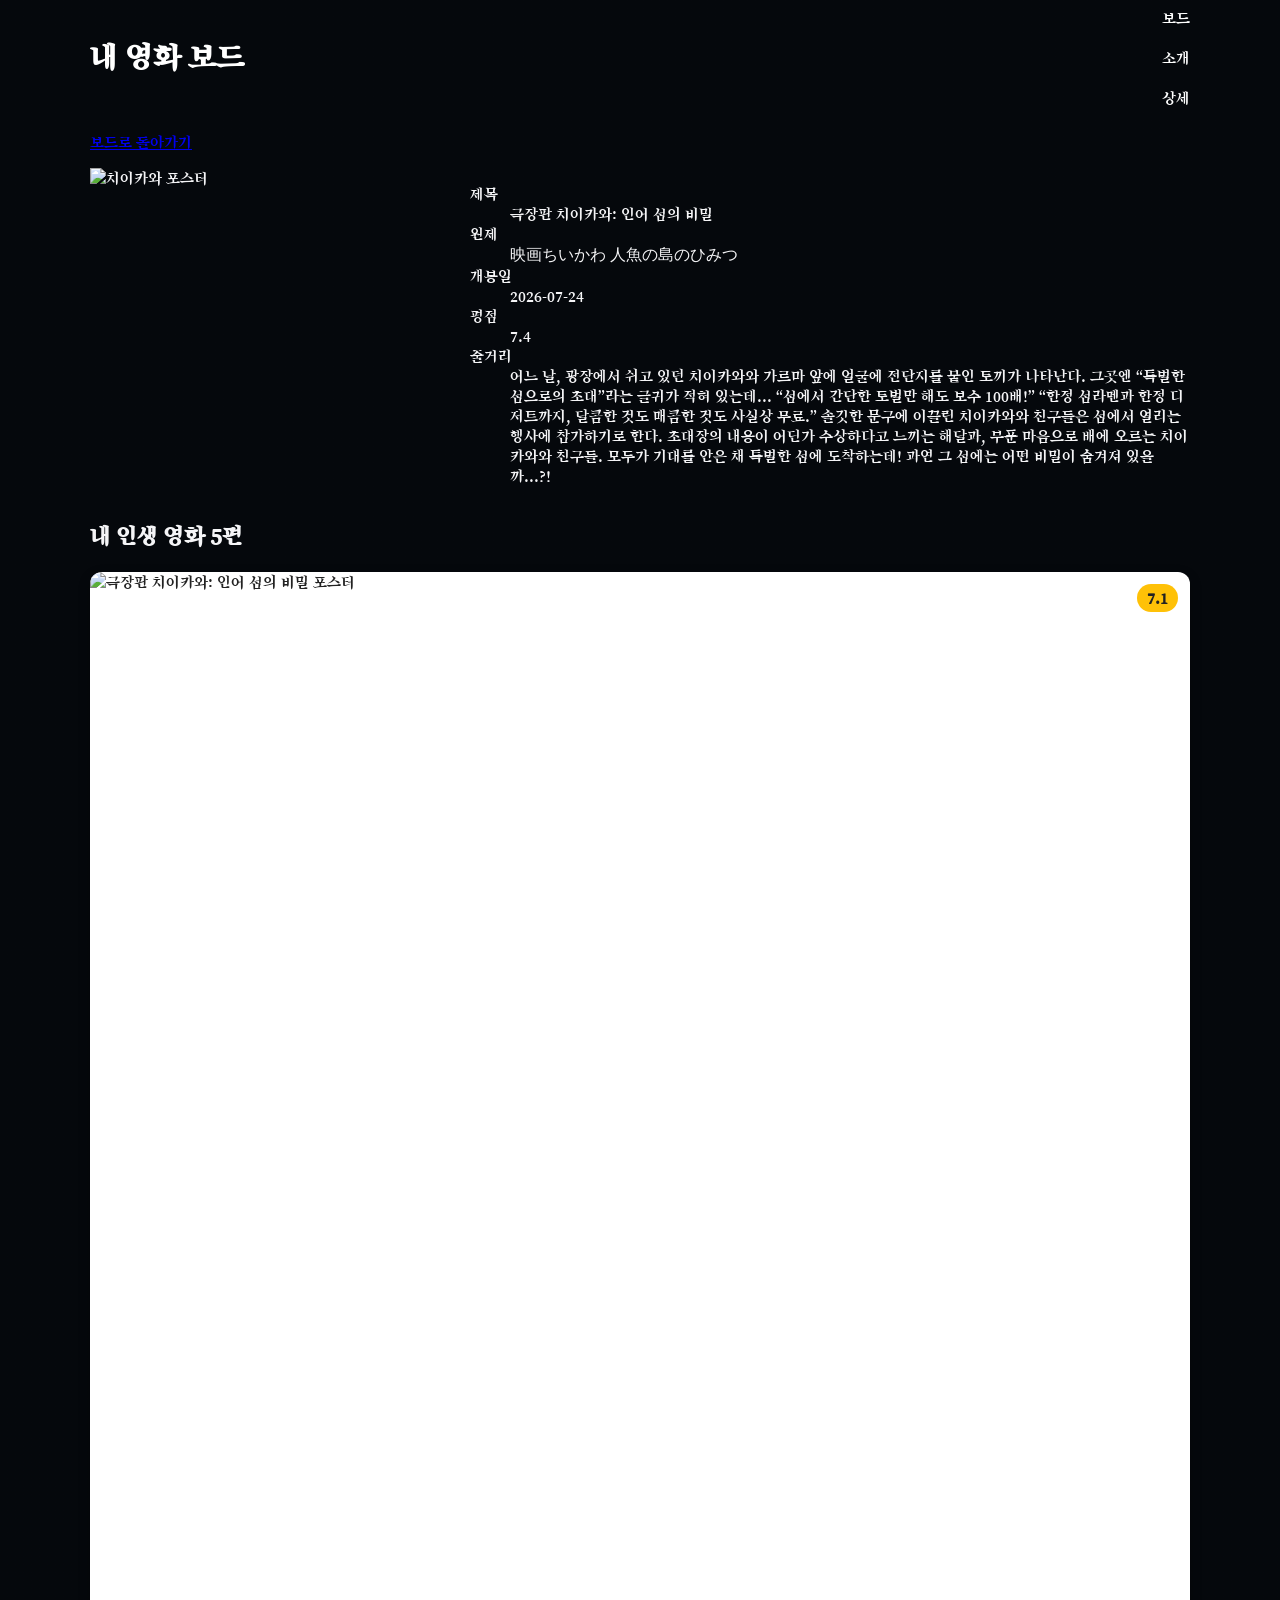
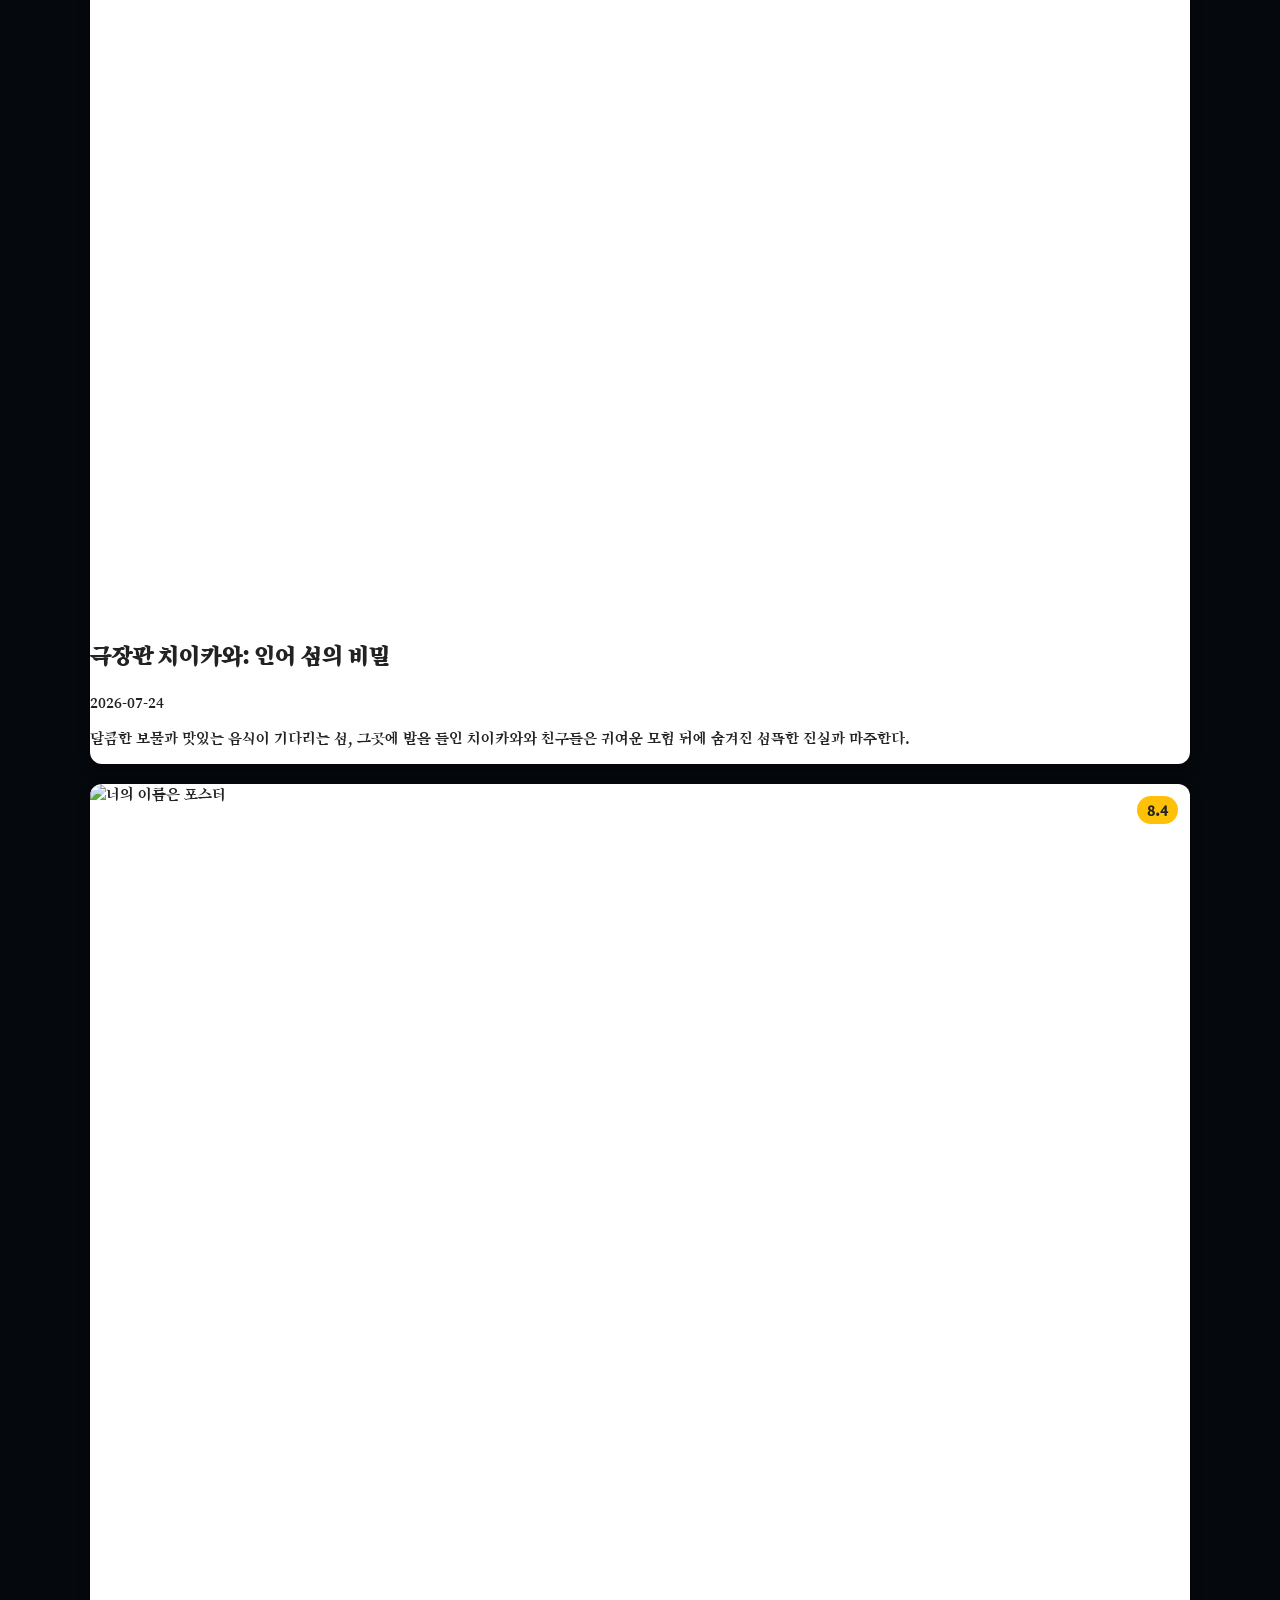
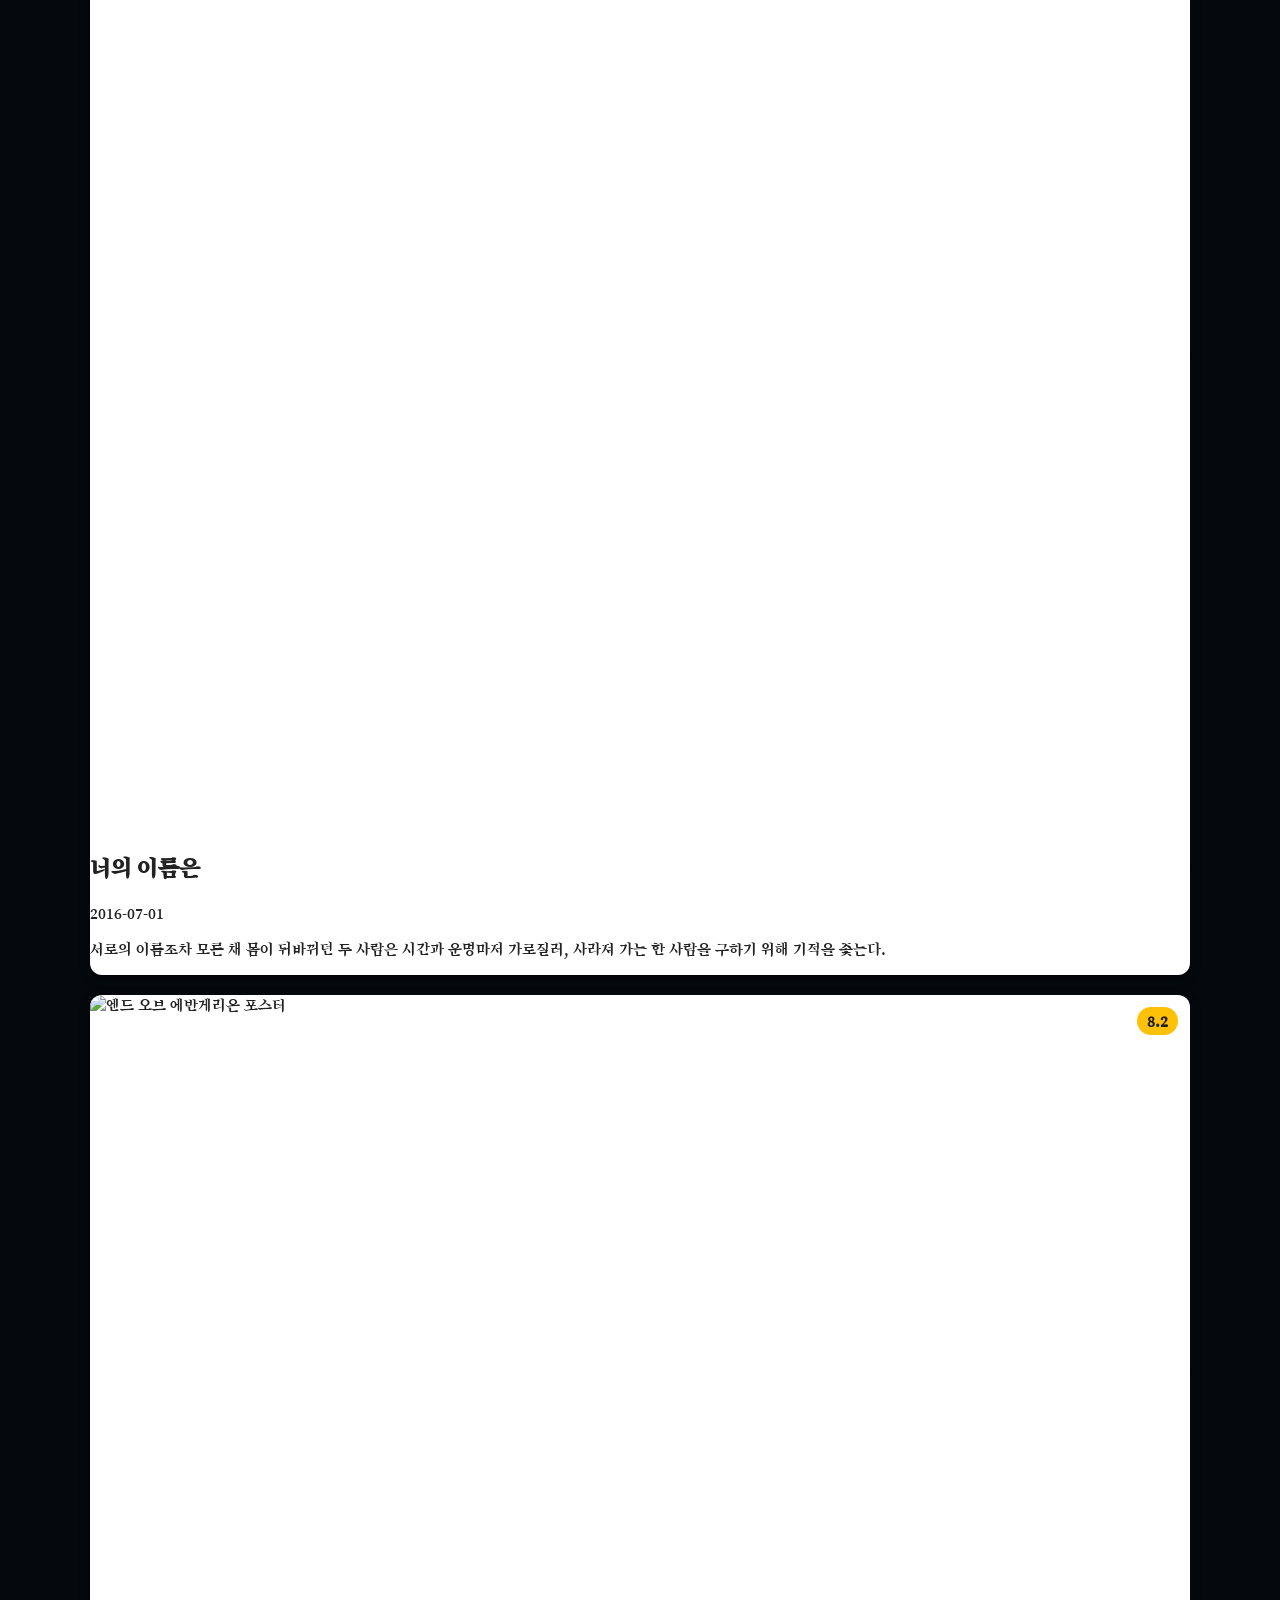
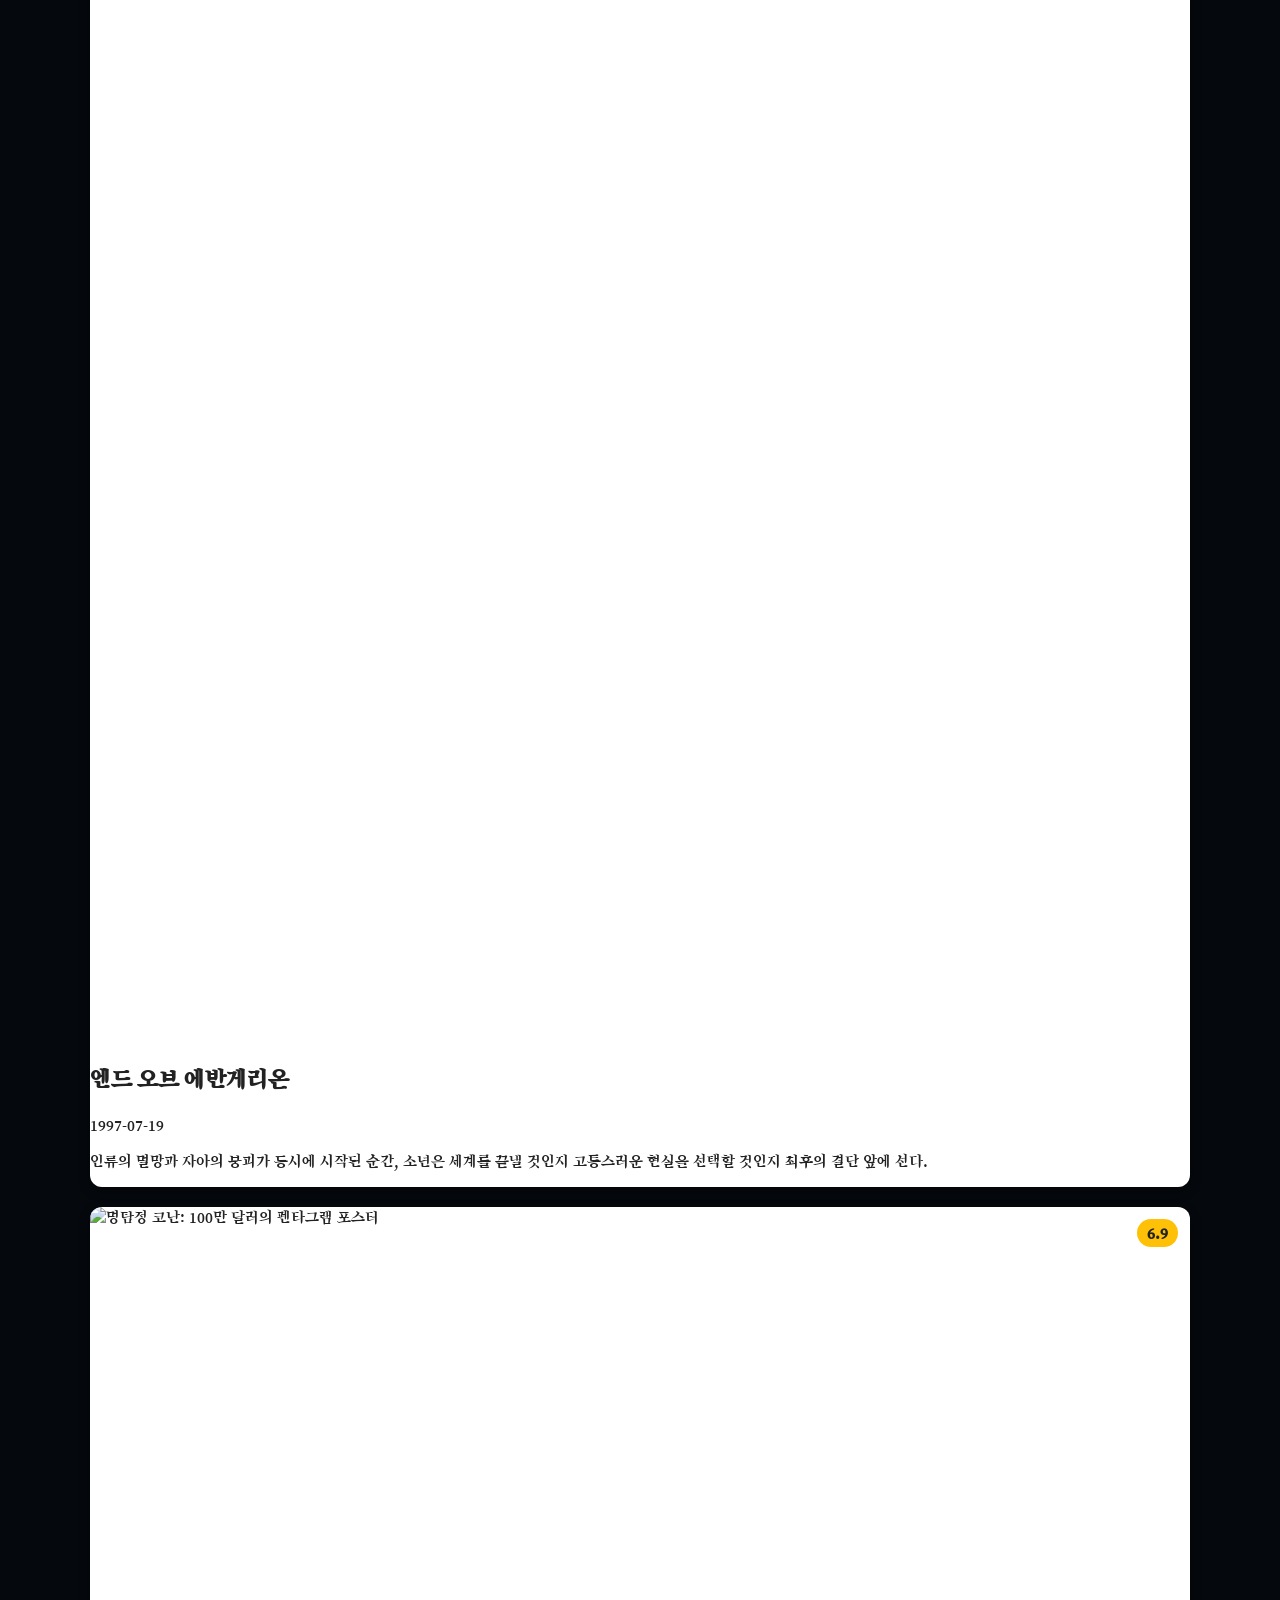
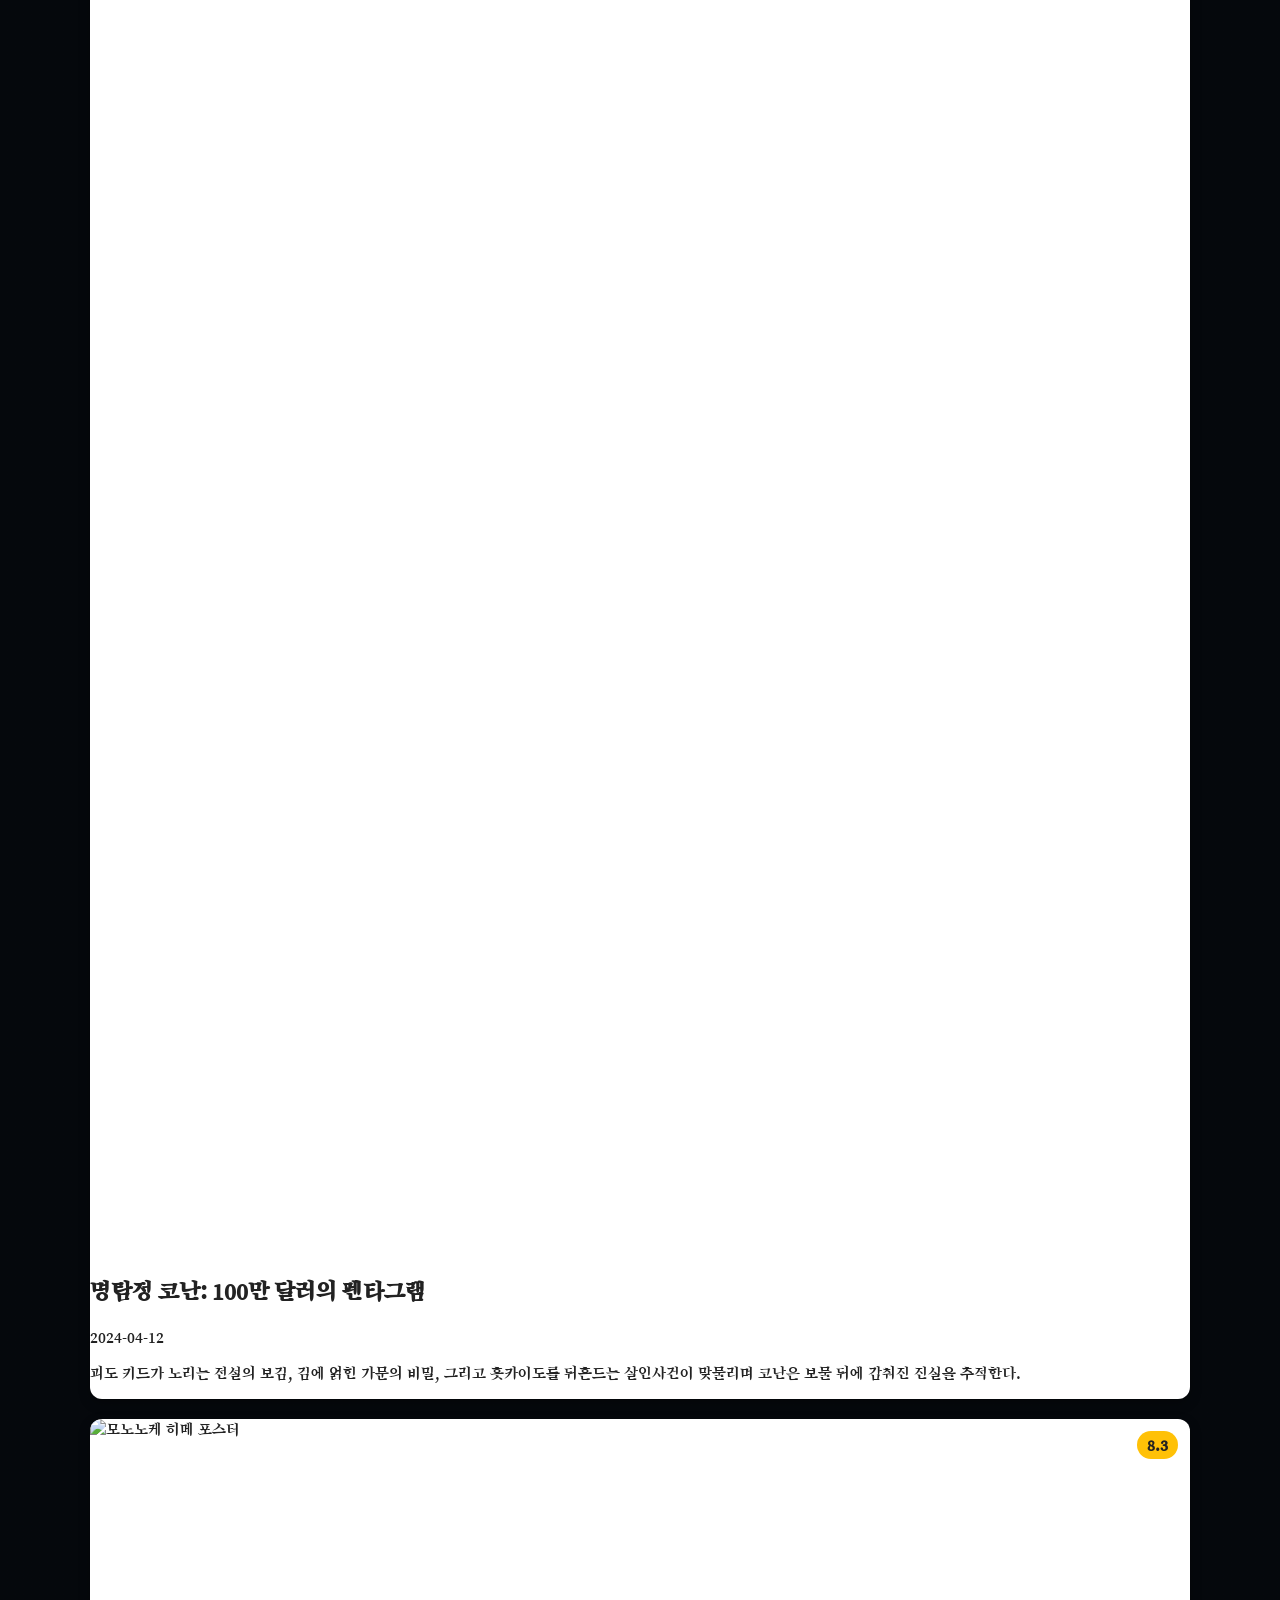
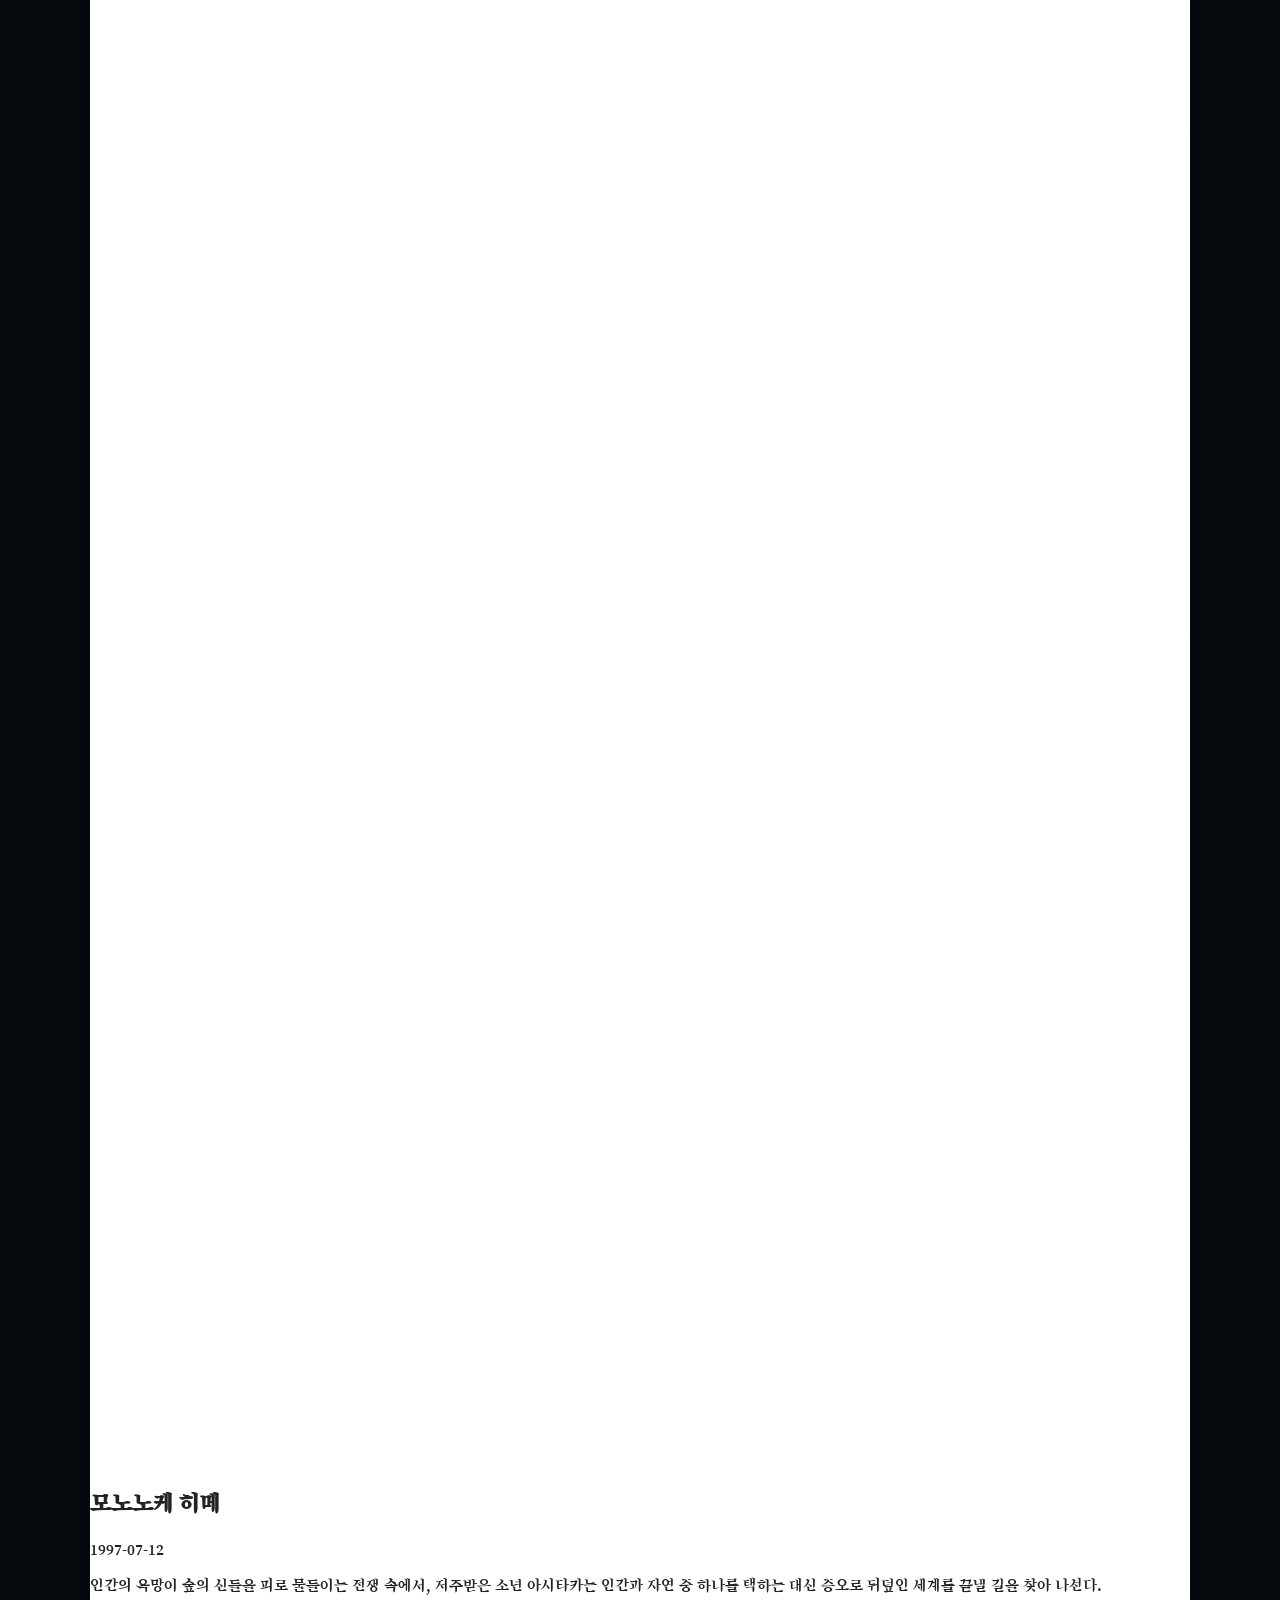
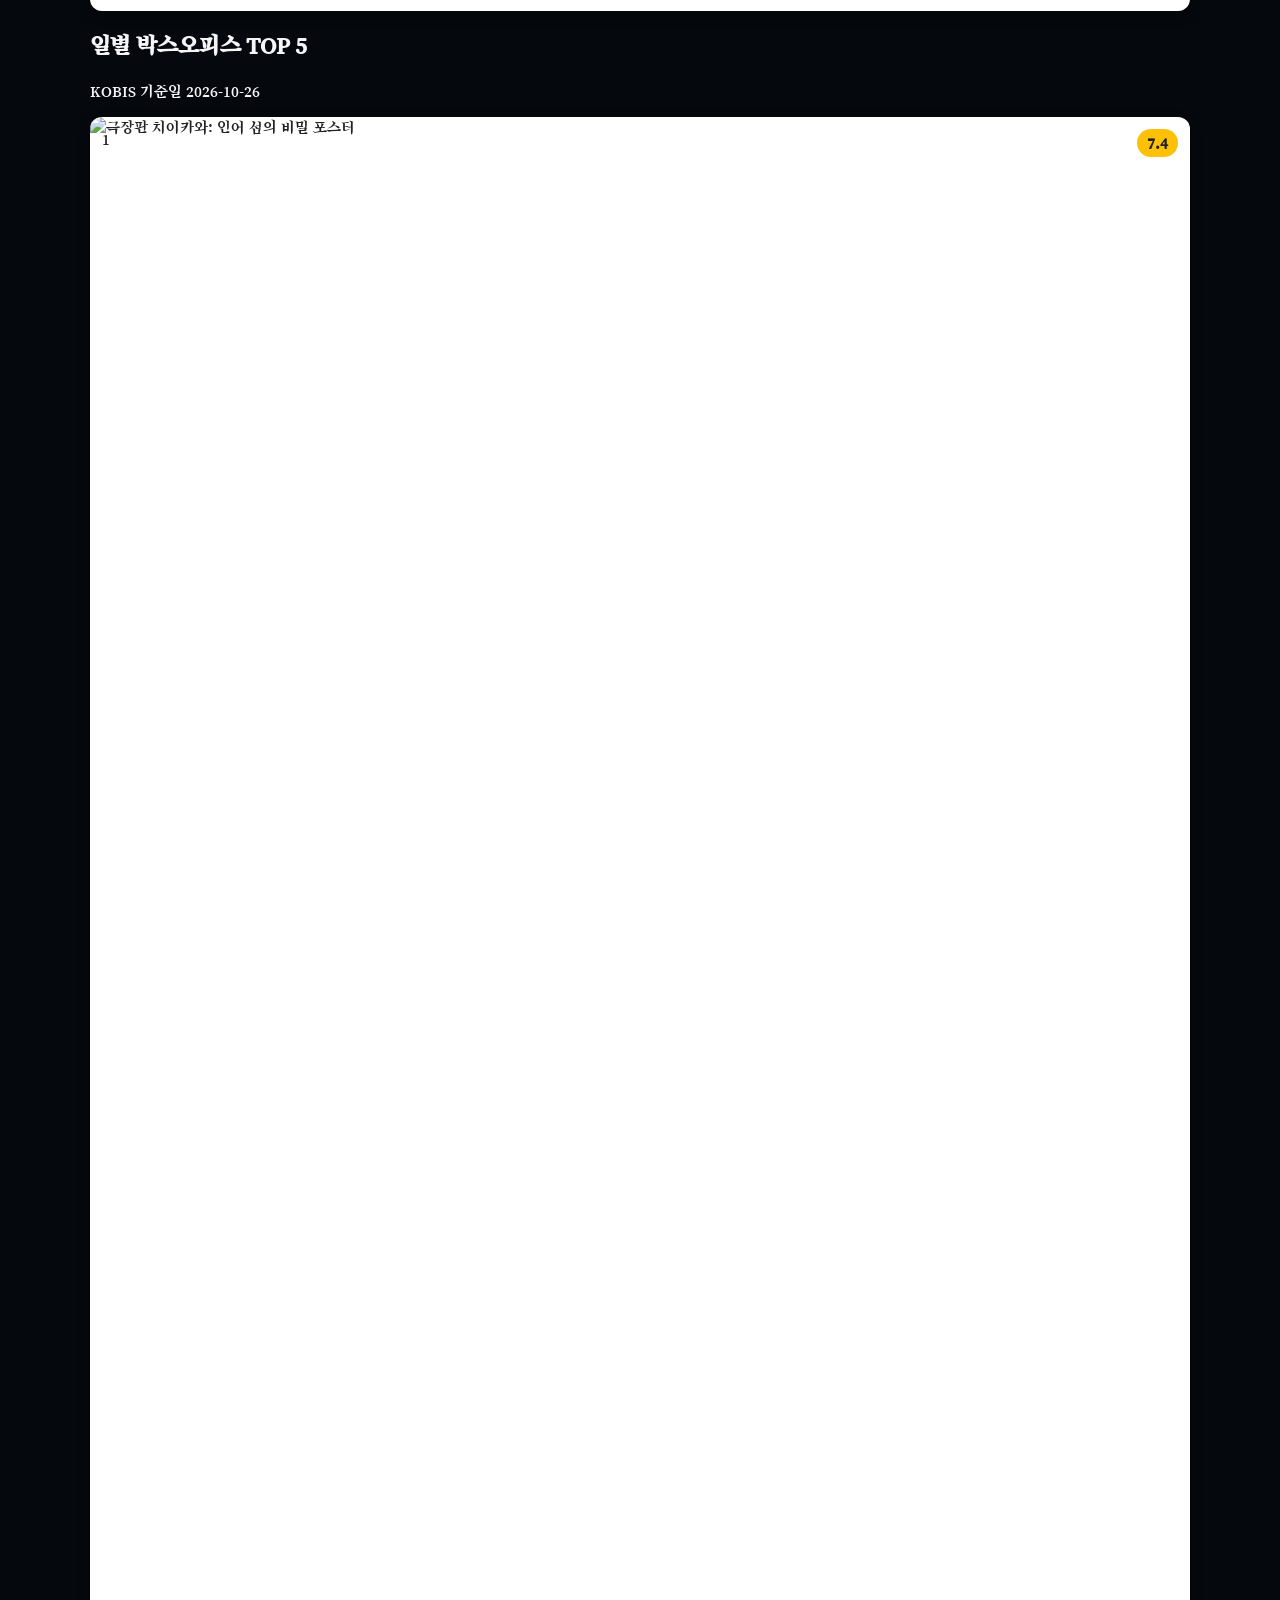
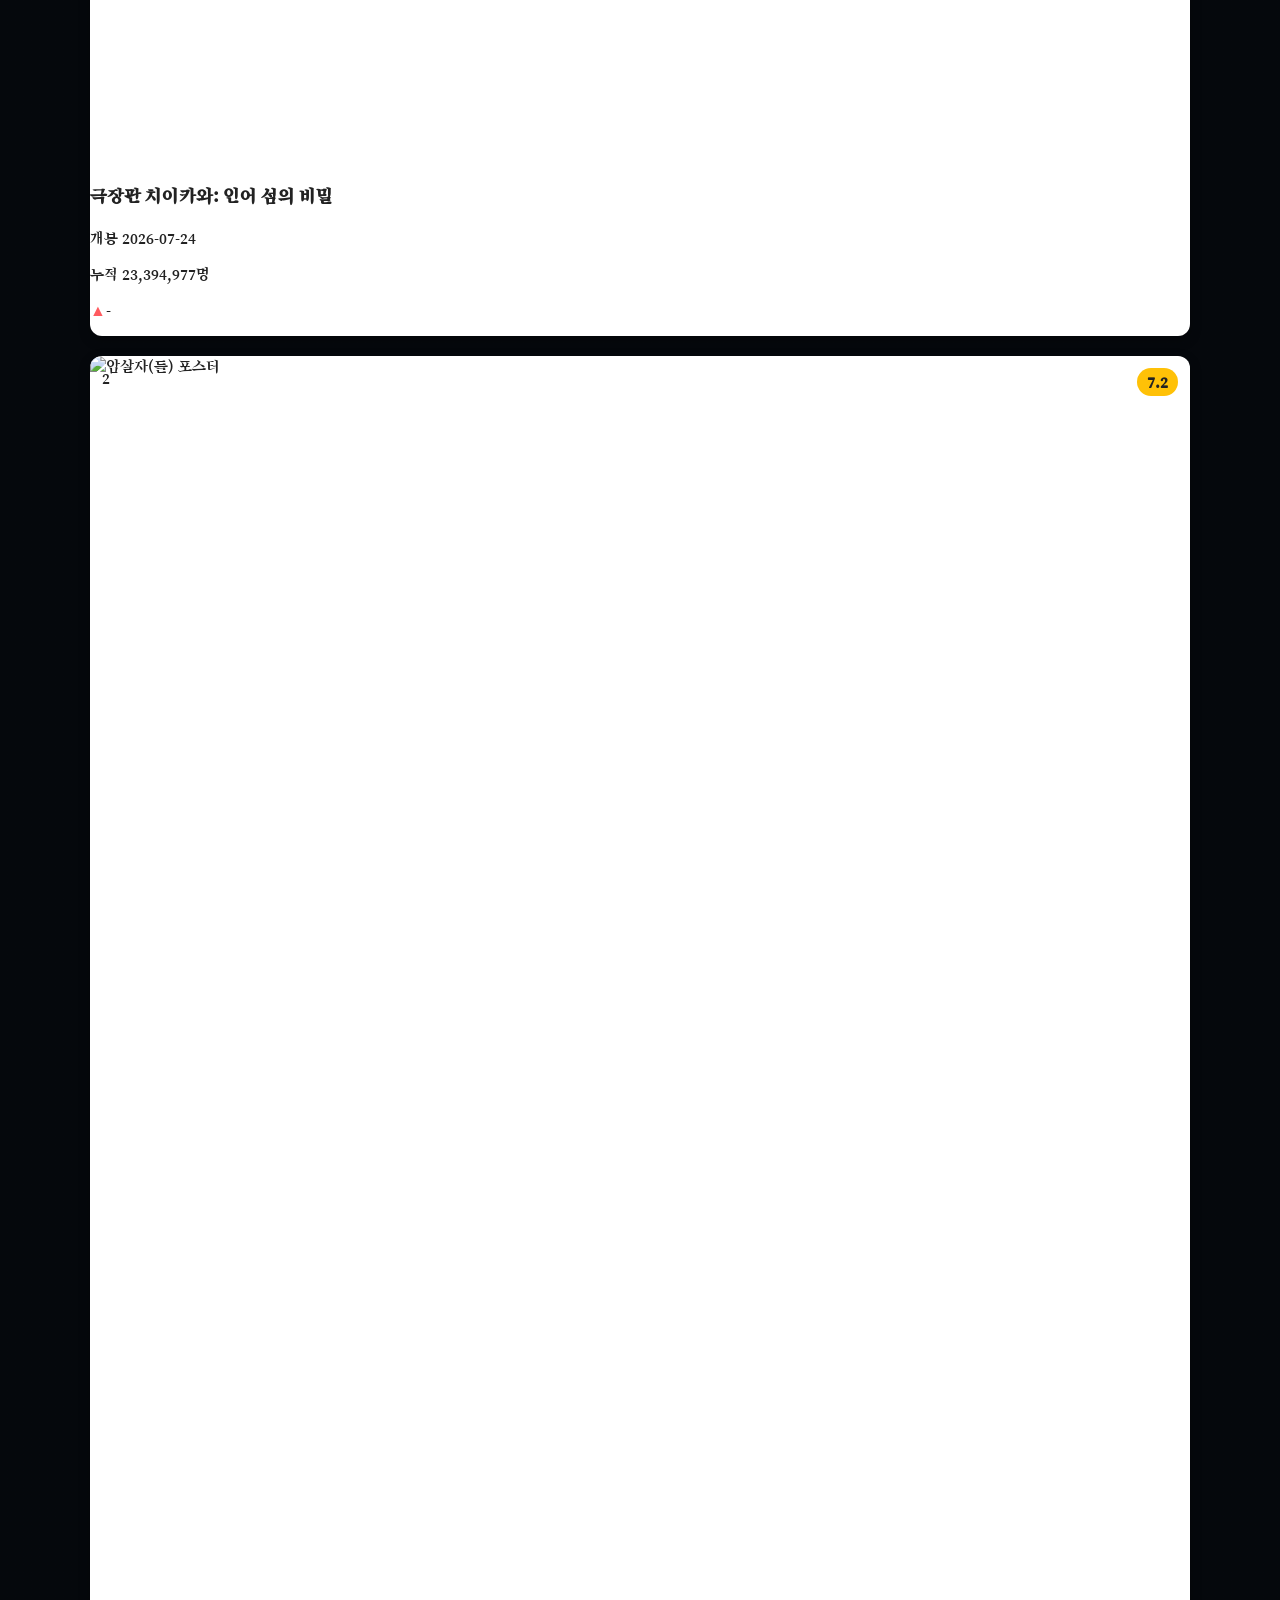
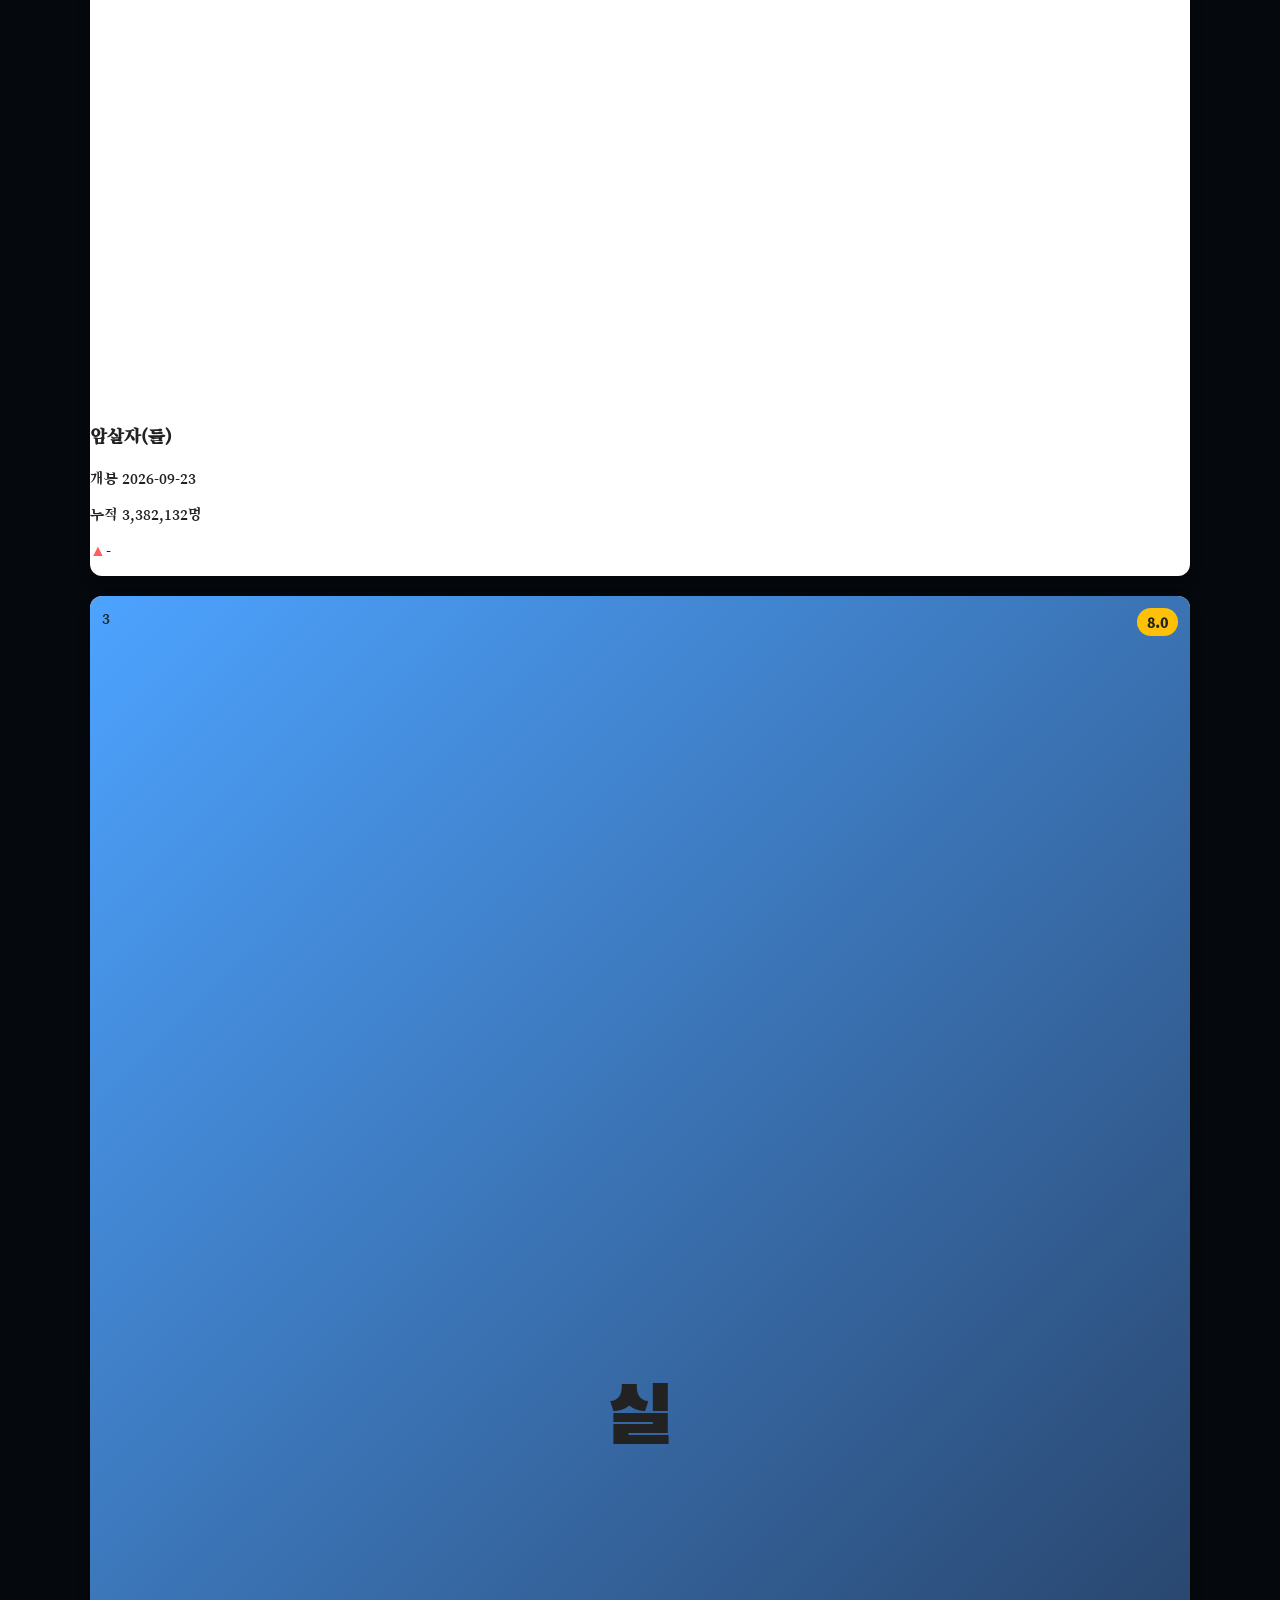
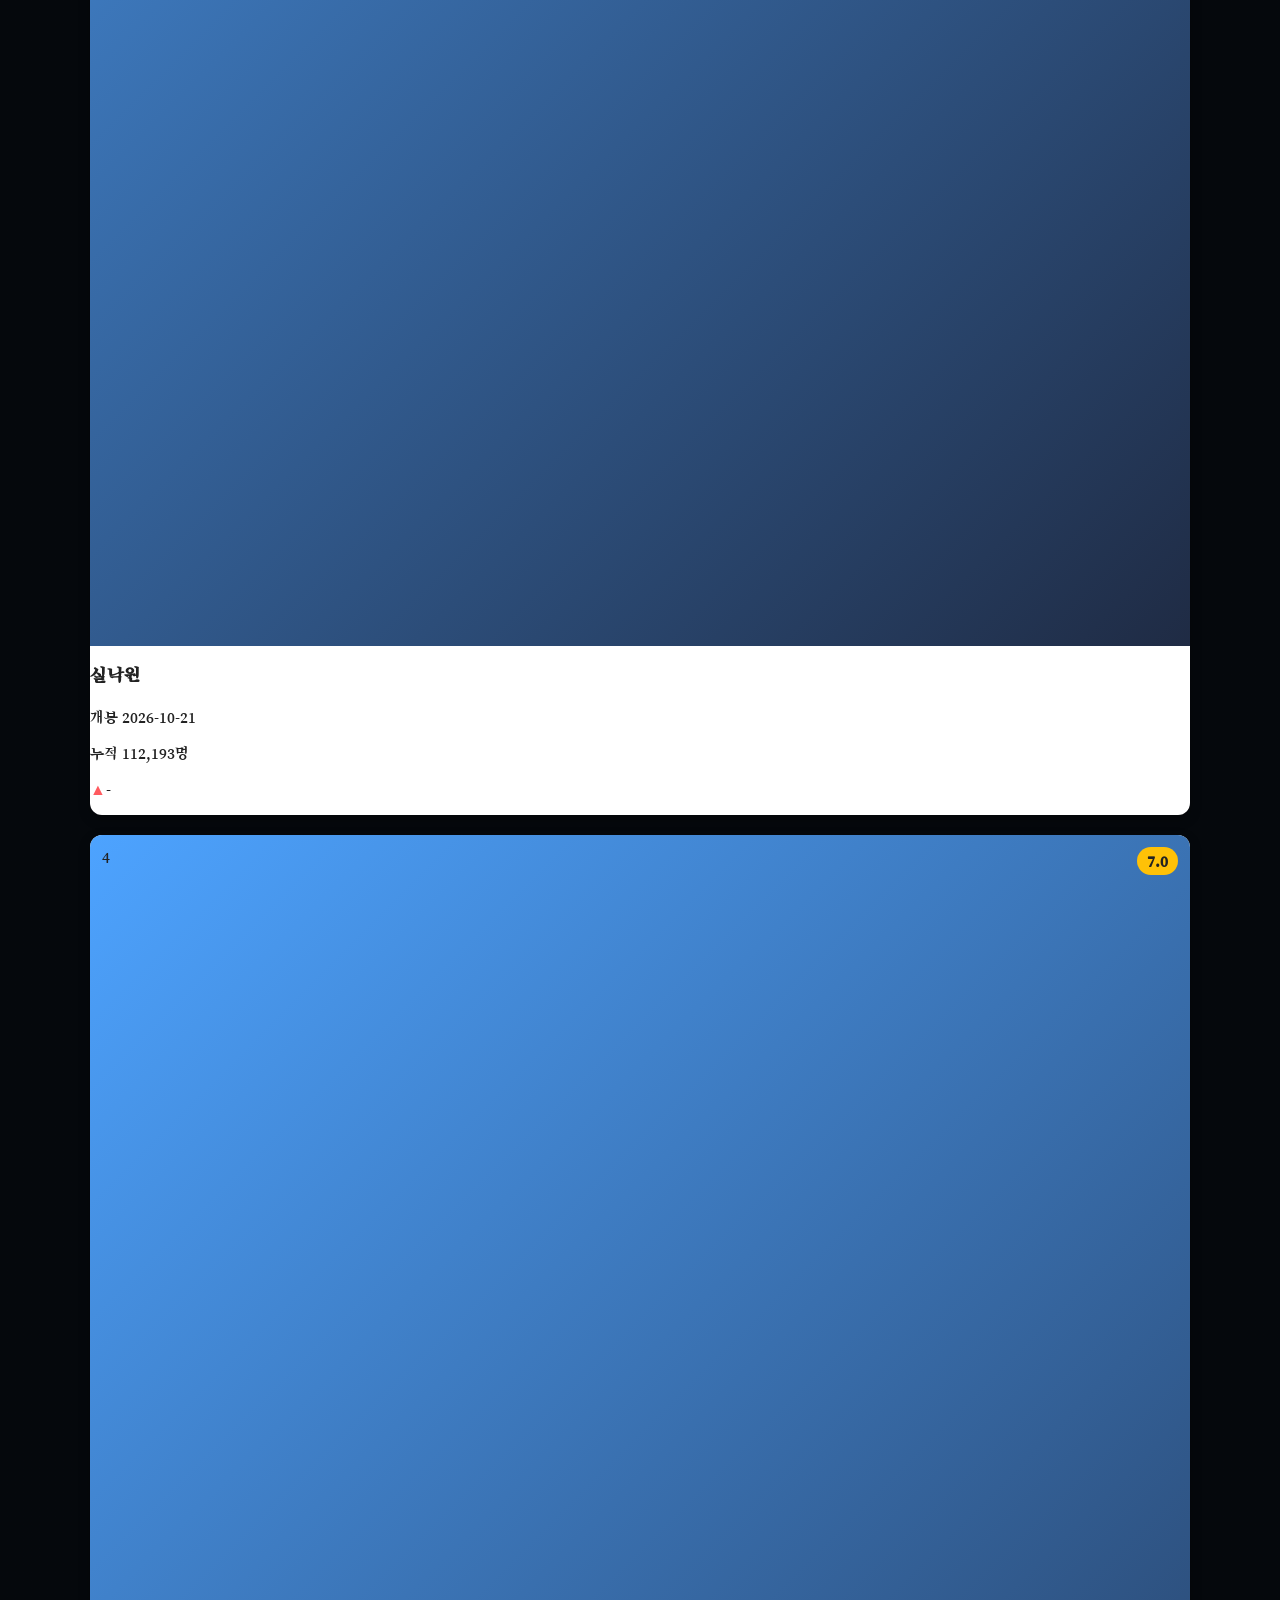
==== detail.html @ 71edd2c9 "edit homework" ====
<!DOCTYPE html>
<html lang="ko">

<head>
    <meta charset="UTF-8">
    <meta name="viewport" content="width=device-width, initial-scale=1.0">
    <title>영화 제목</title>
    <link rel="preconnect" href="https://fonts.googleapis.com">
    <link rel="preconnect" href="https://fonts.gstatic.com" crossorigin>
    <link href="https://fonts.googleapis.com/css2?family=Black+Han+Sans&family=Song+Myung&display=swap"
        rel="stylesheet">

    <link rel="stylesheet" href="style.css">
</head>

<body class="detail-page">
    <header class="top">
        <h1>내 영화 보드</h1>
        <nav>
            <ul>
                <li><a href="#mine">보드</a></li>
                <li><a href="#boxoffice">소개</a></li>
                <li><a href="#detail.html">상세</a></li>
            </ul>
        </nav>
    </header>

    <main>
        <p><a href="index.html">보드로 돌아가기</a></p>

        <article class="detail">
            <img src="https://image.tmdb.org/t/p/w500/5TMyytCI5Pfc9c1eNsljiCdiB05.jpg" alt="치이카와 포스터">

            <dl>
                <dt>제목</dt>
                <dd>극장판 치이카와: 인어 섬의 비밀</dd>

                <dt>원제</dt>
                <dd>映画ちいかわ 人魚の島のひみつ</dd>

                <dt>개봉일</dt>
                <dd>2026-07-24</dd>

                <dt>평점</dt>
                <dd>7.4</dd>

                <dt>줄거리</dt>
                <dd>어느 날, 광장에서 쉬고 있던 치이카와와 가르마 앞에 얼굴에 전단지를 붙인 토끼가 나타난다. 그곳엔 “특별한 섬으로의 초대”라는 글귀가 적혀 있는데... “섬에서 간단한 토벌만
                    해도 보수 100배!” “한정 섬라멘과 한정 디저트까지, 달콤한 것도 매콤한 것도 사실상 무료.” 솔깃한 문구에 이끌린 치이카와와 친구들은 섬에서 열리는 행사에 참가하기로 한다.
                    초대장의 내용이 어딘가 수상하다고 느끼는 해달과, 부푼 마음으로 배에 오르는 치이카와와 친구들. 모두가 기대를 안은 채 특별한 섬에 도착하는데! 과연 그 섬에는 어떤 비밀이 숨겨져
                    있을까...?!</dd>
            </dl>
        </article>

        <section id="mine">
            <h2>내 인생 영화 5편</h2>
            <div class="board">

                <article class="card">
                    <img class="poster" src="https://image.tmdb.org/t/p/w342/5TMyytCI5Pfc9c1eNsljiCdiB05.jpg"
                        alt="극장판 치이카와: 인어 섬의 비밀 포스터">
                    <span class="badge">7.1</span>
                    <div class="info">
                        <h2>극장판 치이카와: 인어 섬의 비밀</h2>
                        <p class="year">2026-07-24</p>
                        <p class="overview">달콤한 보물과 맛있는 음식이 기다리는 섬, 그곳에 발을 들인 치이카와와 친구들은 귀여운 모험 뒤에 숨겨진 섬뜩한 진실과 마주한다.
                        </p>
                    </div>
                </article>

                <article class="card">
                    <img class="poster" src="https://image.tmdb.org/t/p/w342/2DJCufz3Oa703PbLjNX1pM6MCG2.jpg"
                        alt="너의 이름은 포스터">
                    <span class="badge">8.4</span>
                    <div class="info">
                        <h2>너의 이름은</h2>
                        <p class="year">2016-07-01</p>
                        <p class="overview">서로의 이름조차 모른 채 몸이 뒤바뀌던 두 사람은 시간과 운명마저 가로질러, 사라져 가는 한 사람을 구하기 위해 기적을 좇는다.</p>
                    </div>
                </article>

                <article class="card">
                    <img class="poster" src="https://image.tmdb.org/t/p/w342/AfyuI3glMCBDFmNPj9PY6DwbgGp.jpg"
                        alt="엔드 오브 에반게리온 포스터">
                    <span class="badge">8.2</span>
                    <div class="info">
                        <h2>엔드 오브 에반게리온</h2>
                        <p class="year">1997-07-19</p>
                        <p class="overview">인류의 멸망과 자아의 붕괴가 동시에 시작된 순간, 소년은 세계를 끝낼 것인지 고통스러운 현실을 선택할 것인지 최후의 결단 앞에 선다.
                        </p>
                    </div>
                </article>

                <article class="card">
                    <img class="poster" src="https://image.tmdb.org/t/p/w342/4TMkOnI6rCYxqD059aeeQSBv5mc.jpg"
                        alt="명탐정 코난: 100만 달러의 펜타그램 포스터">
                    <span class="badge">6.9</span>
                    <div class="info">
                        <h2>명탐정 코난: 100만 달러의 펜타그램</h2>
                        <p class="year">2024-04-12</p>
                        <p class="overview">괴도 키드가 노리는 전설의 보검, 검에 얽힌 가문의 비밀, 그리고 홋카이도를 뒤흔드는 살인사건이 맞물리며 코난은 보물 뒤에 감춰진 진실을
                            추적한다.
                        </p>
                    </div>
                </article>

                <article class="card">
                    <img class="poster" src="https://image.tmdb.org/t/p/w342/gl0jzn4BupSbL2qMVeqrjKkF9Js.jpg"
                        alt="모노노케 히메 포스터">
                    <span class="badge">8.3</span>
                    <div class="info">
                        <h2>모노노케 히메</h2>
                        <p class="year">1997-07-12</p>
                        <p class="overview">인간의 욕망이 숲의 신들을 피로 물들이는 전쟁 속에서, 저주받은 소년 아시타카는 인간과 자연 중 하나를 택하는 대신 증오로 뒤덮인 세계를
                            끝낼
                            길을
                            찾아 나선다. </p>
                    </div>
                </article>
            </div>
        </section>

        <section id="boxoffice">
            <h2>일별 박스오피스 TOP 5</h2>
            <p class="basis">KOBIS 기준일 2026-10-26</p>
            <div class="board">
                <article class="card">
                    <img class="poster" src="https://image.tmdb.org/t/p/w342/5TMyytCI5Pfc9c1eNsljiCdiB05.jpg"
                        alt="극장판 치이카와: 인어 섬의 비밀 포스터">
                    <span class="rank">1</span>
                    <span class="badge">7.4</span>
                    <div class="info">
                        <h3>극장판 치이카와: 인어 섬의 비밀</h3>
                        <p class="year">개봉 2026-07-24</p>
                        <p class="audience">누적 23,394,977명</p>
                        <p class="change up">-</p>
                    </div>
                </article>

                <article class="card">
                    <img class="poster" src="https://image.tmdb.org/t/p/w342/c55ijsOdntj6P25vDwHLdgsBpmV.jpg"
                        alt="암살자(들) 포스터">
                    <span class="rank">2</span>
                    <span class="badge">7.2</span>
                    <div class="info">
                        <h3>암살자(들)</h3>
                        <p class="year">개봉 2026-09-23</p>
                        <p class="audience">누적 3,382,132명</p>
                        <p class="change up">-</p>
                    </div>
                </article>

                <article class="card no-poster">
                    <div class="poster-fallback">실</div>
                    <span class="rank">3</span>
                    <span class="badge">8.0</span>
                    <div class="info">
                        <h3>실낙원</h3>
                        <p class="year">개봉 2026-10-21</p>
                        <p class="audience">누적 112,193명</p>
                        <p class="change up">-</p>
                    </div>
                </article>

                <article class="card no-poster">
                    <div class="poster-fallback">타</div>
                    <span class="rank">4</span>
                    <span class="badge">7.0</span>
                    <div class="info">
                        <h3>타짜: 벨제붑의 노래</h3>
                        <p class="year">개봉 2026-09-23</p>
                        <p class="audience">누적 2,006,488명</p>
                        <p class="change up">-</p>
                    </div>
                </article>

                <article class="card no-poster">
                    <div class="poster-fallback">클</div>
                    <span class="rank">5</span>
                    <span class="badge">7.5</span>
                    <div class="info">
                        <h3>클레이페이스</h3>
                        <p class="year">개봉 2026-10-19</p>
                        <p class="audience">누적 84,051명</p>
                        <p class="change up">-</p>
                    </div>
                </article>

            </div>
        </section>
    </main>

    <footer>
        <p>이 사이트는 TMDB API를 사용하지만 TMDB의 보증이나 인증을 받지 않았습니다.
            This product uses the TMDB API but is not endorsed or certified by TMDB.</p>
        <p>포스터와 영화 정보: TMDB (https://www.themoviedb.org)</p>
        <p>박스오피스 데이터: 영화진흥위원회 영화관입장권통합전산망(KOBIS), 기준일 2026-10-26</p>
    </footer>
</body>

</html>
---- style.css ----
body {
    background: var(--bg);
    color: var(--text);
    font-family: var(--font-body);
}

:root {
    --bg: #141e30;
    --surface: #1f2b44;
    --text: #f5f5f7;
    --accent: #4da3ff;
    --warn: #ff5a5f;
    --font-title: "Black Han Sans", sans-serif;
    --font-body: "Song Myung", sans-serif;
    --gap: 20px;
}

header {
    display: flex;
    justify-content: space-between;
    align-items: center;
}

.container {
    width: 100%;
    max-width: 1100px;
    margin: 0 auto;
    padding: 0 16px;
    box-sizing: border-box;
}

.card {
    border-radius: 12px;
    overflow: hidden;
    color: #222;
    box-shadow: 0 4px 12px rgba(0, 0, 0, 0.3);
    background: #fff;
    position: relative;
    transition: transform 0.3s, box-shadow 0.3s;
}

.card:hover {
    transform: translateY(-8px);
    box-shadow: 0 12px 32px rgba(255, 193, 7, 0.6);
}

.card.no-poster .poster-fallback {
    aspect-ratio: 2 / 3;
    display: flex;
    align-items: center;
    justify-content: center;
    font-size: 5rem;
    font-family: var(--font-title);
    background: linear-gradient(135deg, var(--accent), var(--surface));
}

.poster {
    width: 100%;
    display: block;
    aspect-ratio: 2 / 3;
    object-fit: cover;
}

.badge {
    position: absolute;
    top: 12px;
    right: 12px;
    background: #ffc107;
    color: #222;
    padding: 4px 10px;
    border-radius: 999px;
    font-weight: bold;
    animation: pulse 2s infinite;
}

.detail {
    display: grid;
    grid-template-columns: 1fr;
    gap: var(--gap);
}

.detail img {
    width: 100%;
}

.detail-page {
    background-image:
        linear-gradient(rgba(0, 0, 0, 0.75),
            rgba(0, 0, 0, 0.75)),
        url("https://image.tmdb.org/t/p/w1280/5TMyytCI5Pfc9c1eNsljiCdiB05.jpg");

    background-size: cover;
    min-height: 100vh;
}

.rank {
    position: absolute;
    top: 12px;
    left: 12px
}

.change.up::before {
    content: "▲";
    color: var(--warn);
}

.change.down::before {
    content: "▼";
    color: var(--accent);
}

.change.new::before {
    content: "NEW";
    color: var(--warm);
}

.board {
    display: grid;
    grid-template-columns: repeat(2, 1fr), repeat(4, 1fr);
    gap: var(--gap);
}

.top {
    display: flex;
    justify-content: space-between;
    align-items: center;
}

.hero {
    background-image: linear-gradient(rgba(0, 0, 0, 0.6), rgba(0, 0, 0, 0.6)), url("https://image.tmdb.org/t/p/w1280/rVOll8XOde5BuIF4tGO1q0pfngQ.jpg");
    background-size: cover;
    background-position: center;
    min-height: 40vh;
    padding: 24px;
    box-sizing: border-box;
    color: #fff;
    border-radius: 12px;
    display: flex;
    flex-direction: column;
    justify-content: center;
}

nav ul {
    display: flex;
    gap: 20px;
    list-style: none;
    padding: 0;
    margin: 0;
    flex-direction: column;


}

nav a {
    color: #fff;
    text-decoration: none;
}

main,
.top,
.hero,
footer {
    max-width: 1100px;
    margin: 0 auto 24px;
}

h1 {
    color: #fff;
}

footer {
    color: #fff;
}

@keyframes pulse {

    0%,
    100% {
        transform: scale(1);
    }

    50% {
        transform: scale(1.15);
    }
}

@media (min-width: 1024px) {
    .hero {
        height: 60vh;
    }

    .card-container {
        grid-template-columns: repeat(4, 1fr);
    }
}

@media (min-width: 600px) {
    .nav {
        display: flex;
    }

    .detail {
        grid-template-columns: 1fr 2fr;
    }

    .card-container {
        grid-template-columns: repeat(2, 1fr);
    }
}
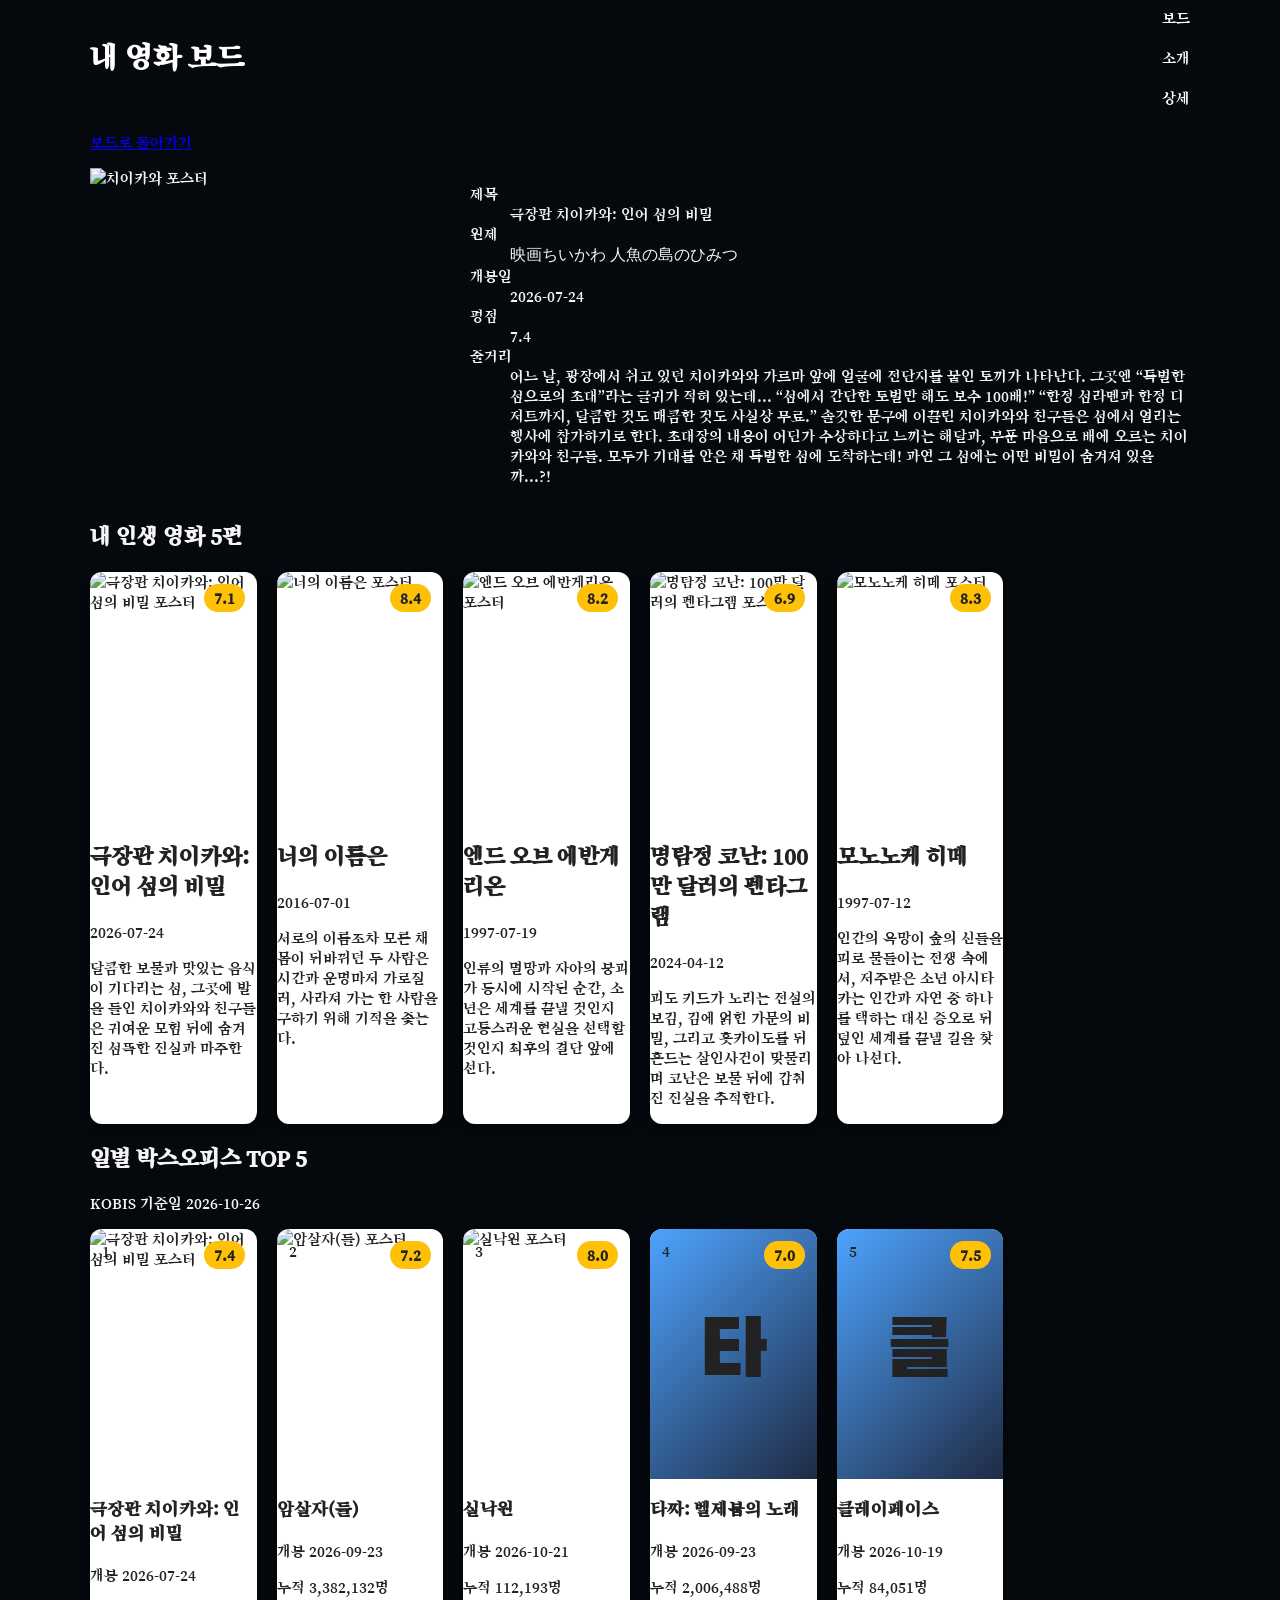
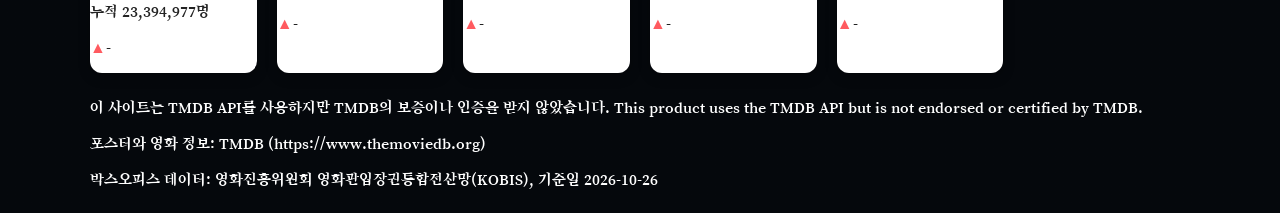
==== commit 2f46a728: "web-hw1" ====
--- a/detail.html
+++ b/detail.html
@@ -150,8 +150,9 @@
                     </div>
                 </article>
 
-                <article class="card no-poster">
-                    <div class="poster-fallback">실</div>
+                <article class="card">
+                    <img class="poster" src="https://image.tmdb.org/t/p/w342/wkm9BQLok7U2KihcCspCa663Qse.jpg"
+                        alt="실낙원 포스터">
                     <span class="rank">3</span>
                     <span class="badge">8.0</span>
                     <div class="info">
--- a/style.css
+++ b/style.css
@@ -116,7 +116,7 @@
 
 .board {
     display: grid;
-    grid-template-columns: repeat(2, 1fr), repeat(4, 1fr);
+    grid-template-columns: repeat(2, 1fr) repeat(4, 1fr);
     gap: var(--gap);
 }
 
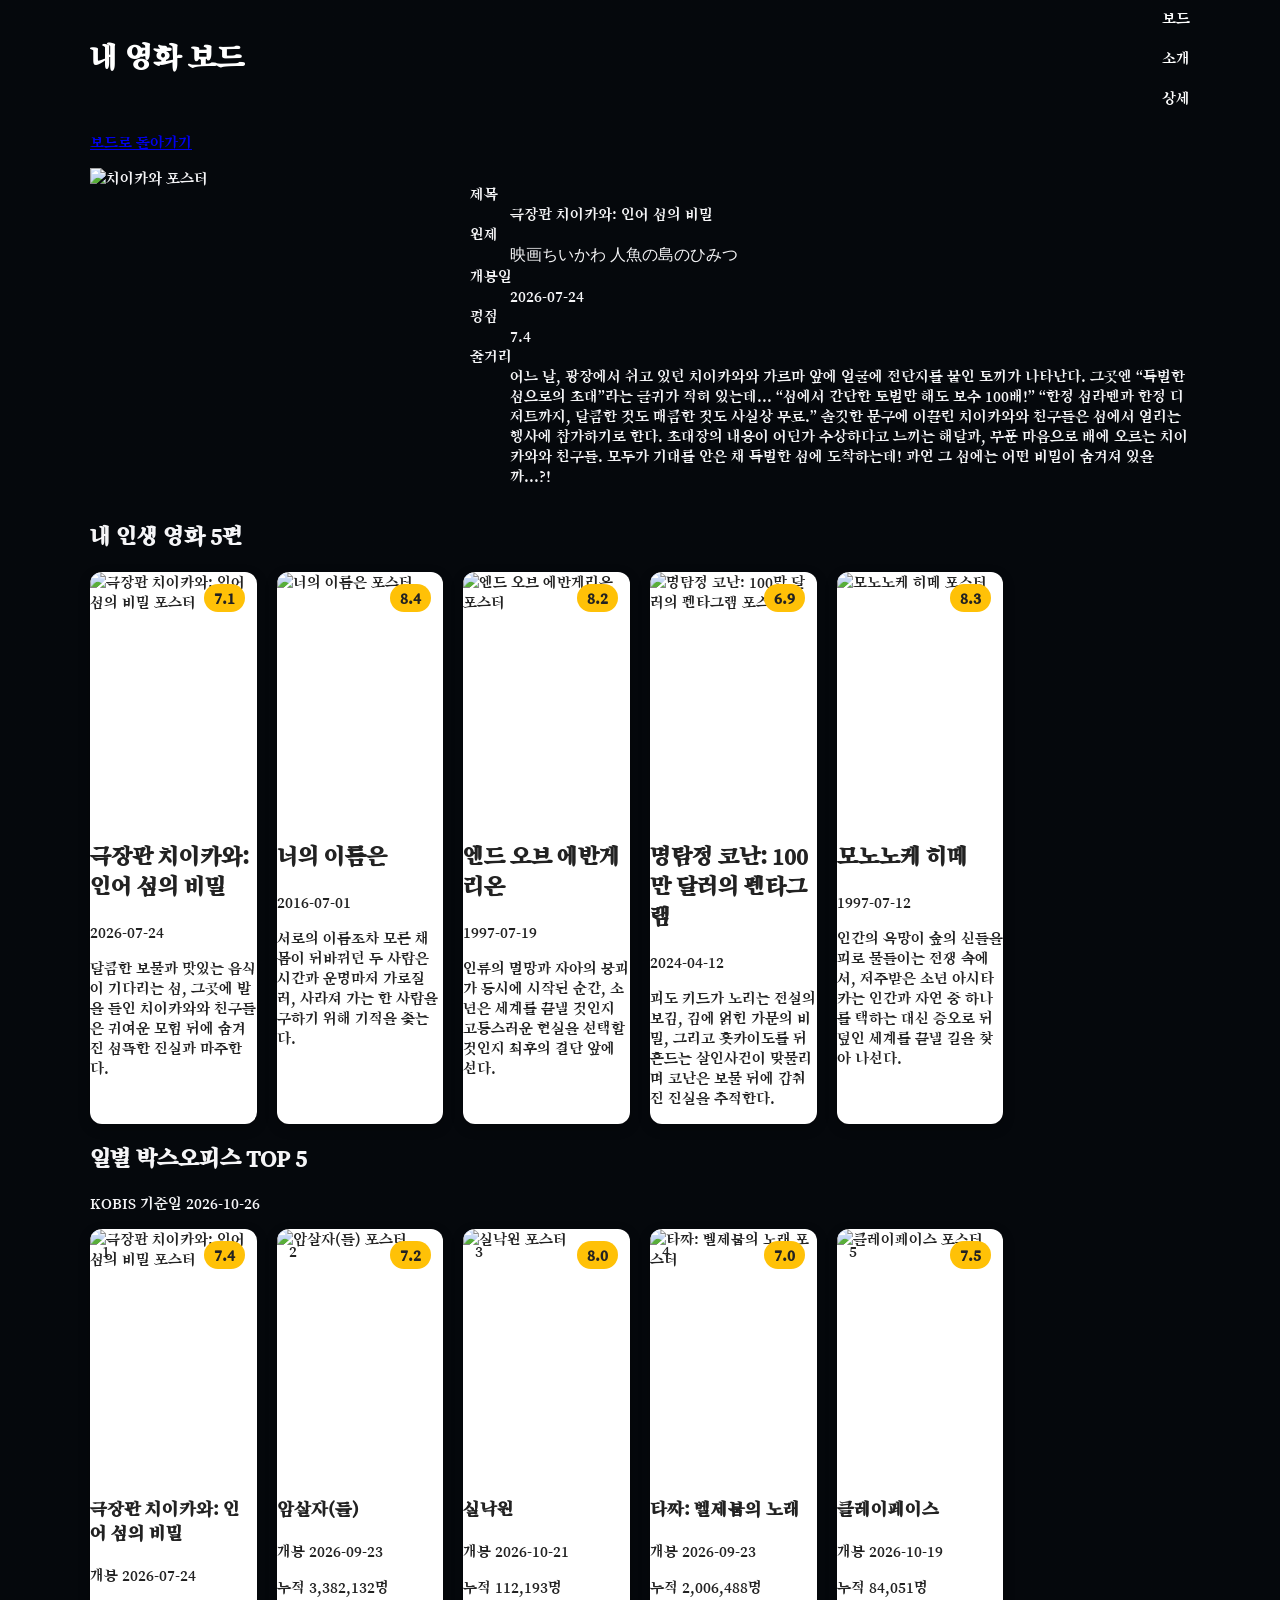
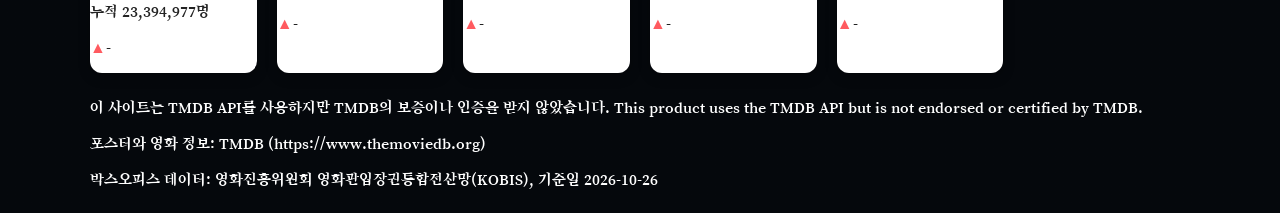
==== commit 057220fa: "web-hw1" ====
--- a/detail.html
+++ b/detail.html
@@ -163,8 +163,9 @@
                     </div>
                 </article>
 
-                <article class="card no-poster">
-                    <div class="poster-fallback">타</div>
+                <article class="card">
+                    <img class="poster" src="https://image.tmdb.org/t/p/w342/w5OX3u2SpMVRU0sol0mtIaf4LSI.jpg"
+                        alt="타짜: 벨제붑의 노래 포스터">
                     <span class="rank">4</span>
                     <span class="badge">7.0</span>
                     <div class="info">
@@ -175,8 +176,9 @@
                     </div>
                 </article>
 
-                <article class="card no-poster">
-                    <div class="poster-fallback">클</div>
+                <article class="card">
+                    <img class="poster" src="https://image.tmdb.org/t/p/w342/LSGpoSAlitss0KOvVakkeUToZo.jpg"
+                        alt="클레이페이스 포스터">
                     <span class="rank">5</span>
                     <span class="badge">7.5</span>
                     <div class="info">
